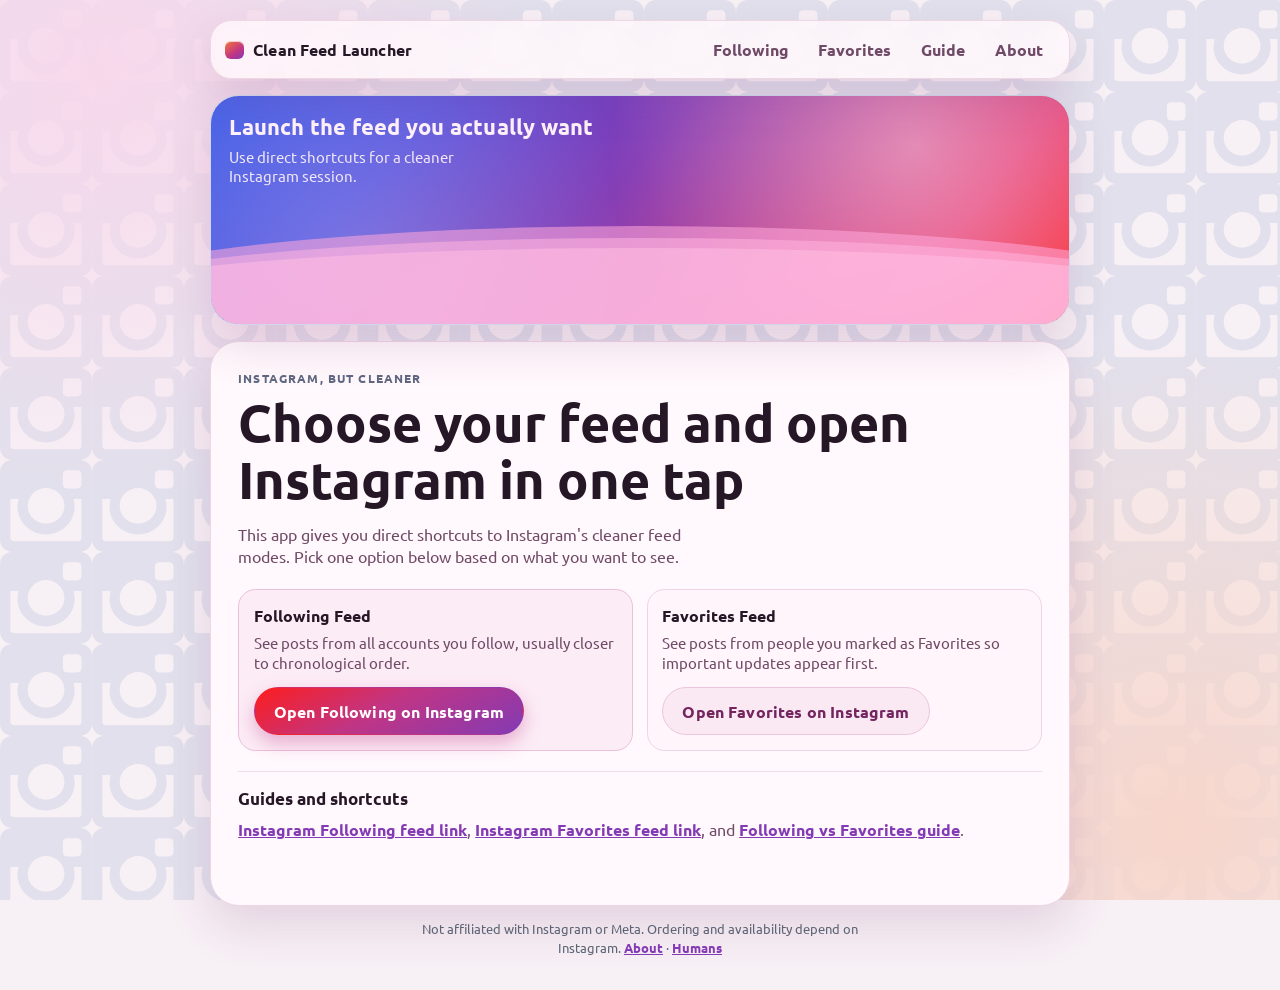
==== index.html @ 8c7d8fa5 "Redesign UI and clarify homepage actions" ====
<!doctype html>
<html lang="en">
  <head>
    <meta charset="UTF-8" />
    <meta name="viewport" content="width=device-width, initial-scale=1.0" />
    <title>Instagram Following & Favorites Feed Launcher</title>
    <meta
      name="description"
      content="Open Instagram Following and Favorites feeds directly from one clean launcher page."
    />
    <meta name="robots" content="index,follow,max-image-preview:large" />
    <link rel="canonical" href="https://rajann44.github.io/instagram-kurin/" />
    <meta name="theme-color" content="#f6f5f2" />
    <meta property="og:type" content="website" />
    <meta property="og:title" content="Instagram Following & Favorites Feed Launcher" />
    <meta
      property="og:description"
      content="Open Instagram Following and Favorites feeds directly from one clean launcher page."
    />
    <meta property="og:url" content="https://rajann44.github.io/instagram-kurin/" />
    <meta property="og:image" content="https://rajann44.github.io/instagram-kurin/social/og-image.png" />
    <meta property="og:image:width" content="1200" />
    <meta property="og:image:height" content="630" />
    <meta name="twitter:card" content="summary_large_image" />
    <meta name="twitter:title" content="Instagram Following & Favorites Feed Launcher" />
    <meta
      name="twitter:description"
      content="Open Instagram Following and Favorites feeds directly from one clean launcher page."
    />
    <meta name="twitter:image" content="https://rajann44.github.io/instagram-kurin/social/og-image.png" />
    <link rel="icon" href="favicon.ico" sizes="any" />
    <link rel="icon" type="image/svg+xml" href="icons/app-icon.svg" />
    <link rel="apple-touch-icon" href="icons/apple-touch-icon.png" />
    <link rel="manifest" href="manifest.webmanifest" />
    <link rel="stylesheet" href="styles.css" />
    <script type="application/ld+json">
      {
        "@context": "https://schema.org",
        "@type": "SoftwareApplication",
        "name": "Clean Feed Launcher",
        "applicationCategory": "WebApplication",
        "operatingSystem": "Any",
        "url": "https://rajann44.github.io/instagram-kurin/",
        "description": "A lightweight launcher that opens Instagram Following and Favorites feed views.",
        "offers": {
          "@type": "Offer",
          "price": "0",
          "priceCurrency": "USD"
        }
      }
    </script>
  </head>
  <body>
    <div class="shell topbar-wrap">
      <header class="topbar">
        <a class="brand" href="./">
          <span class="brand-mark" aria-hidden="true"></span>
          <span>Clean Feed Launcher</span>
        </a>
        <nav class="topnav" aria-label="Primary">
          <a href="following.html">Following</a>
          <a href="favorites.html">Favorites</a>
          <a href="following-vs-favorites.html">Guide</a>
          <a href="about.html">About</a>
        </nav>
      </header>
    </div>
    <main class="shell">
      <section class="hero-wave" aria-hidden="true">
        <div class="hero-wave__glow"></div>
        <div class="hero-wave__layer hero-wave__layer--one"></div>
        <div class="hero-wave__layer hero-wave__layer--two"></div>
        <div class="hero-wave__layer hero-wave__layer--three"></div>
        <div class="hero-wave__text">
          <p>Launch the feed you actually want</p>
          <span>Use direct shortcuts for a cleaner Instagram session.</span>
        </div>
      </section>

      <section class="card">
        <p class="eyebrow">Instagram, but cleaner</p>
        <h1>Choose your feed and open Instagram in one tap</h1>
        <p class="lede">
          This app gives you direct shortcuts to Instagram's cleaner feed modes.
          Pick one option below based on what you want to see.
        </p>

        <div class="action-grid">
          <article class="action-card action-card-primary">
            <p class="action-title">Following Feed</p>
            <p class="action-copy">
              See posts from all accounts you follow, usually closer to
              chronological order.
            </p>
            <a
              class="btn btn-primary"
              href="https://www.instagram.com/?variant=following"
              target="_blank"
              rel="noopener noreferrer"
              data-track="following"
            >
              Open Following on Instagram
            </a>
          </article>

          <article class="action-card">
            <p class="action-title">Favorites Feed</p>
            <p class="action-copy">
              See posts from people you marked as Favorites so important updates
              appear first.
            </p>
            <a
              class="btn btn-secondary"
              href="https://www.instagram.com/?variant=favorites"
              target="_blank"
              rel="noopener noreferrer"
              data-track="favorites"
            >
              Open Favorites on Instagram
            </a>
          </article>
        </div>

        <section class="seo-block">
          <h2>Guides and shortcuts</h2>
          <p>
            <a href="following.html">Instagram Following feed link</a>,
            <a href="favorites.html">Instagram Favorites feed link</a>, and
            <a href="following-vs-favorites.html">Following vs Favorites guide</a>.
          </p>
        </section>

        <p class="note" id="status" aria-live="polite"></p>
      </section>
    </main>

    <footer class="footnote">
      Not affiliated with Instagram or Meta. Ordering and availability depend on
      Instagram. <a href="about.html">About</a> · <a href="humans.txt">Humans</a>
    </footer>

    <script src="app.js"></script>
  </body>
</html>
---- styles.css ----
@import url("https://fonts.googleapis.com/css2?family=Ubuntu:wght@400;500;700&display=swap");

:root {
  --bg: #f7f0f5;
  --bg-glow-a: #f7d8eb;
  --bg-glow-b: #f7d6cb;
  --surface: #fff8fc;
  --surface-raised: rgba(255, 248, 252, 0.8);
  --surface-line: #eed6e4;
  --text: #261727;
  --text-soft: #6f4a67;
  --primary: #c13584;
  --primary-strong: #833ab4;
  --primary-soft: #f6d5ea;
  --shadow: 0 20px 45px rgba(131, 58, 120, 0.16);
}

* {
  box-sizing: border-box;
}

html,
body {
  margin: 0;
  padding: 0;
}

body {
  min-height: 100svh;
  font-family: "Ubuntu", "Segoe UI", "Helvetica Neue", sans-serif;
  color: var(--text);
  background-color: var(--bg);
  background-image: radial-gradient(circle at 8% 8%, var(--bg-glow-a) 0%, transparent 30%),
    radial-gradient(circle at 92% 92%, var(--bg-glow-b) 0%, transparent 34%),
    url("icons/chat-pattern.svg");
  background-size: auto, auto, 92px 92px;
  background-repeat: no-repeat, no-repeat, repeat;
  background-attachment: fixed, fixed, fixed;
  padding: 1.25rem 1rem 2rem;
}

.shell {
  width: min(860px, 100%);
  margin: 0 auto;
}

.topbar-wrap {
  position: sticky;
  top: 0;
  z-index: 30;
  margin-bottom: 1rem;
}

.topbar {
  display: flex;
  align-items: center;
  justify-content: space-between;
  gap: 0.9rem;
  border: 1px solid var(--surface-line);
  background: var(--surface-raised);
  backdrop-filter: blur(14px);
  box-shadow: var(--shadow);
  border-radius: 1.35rem;
  padding: 0.72rem 0.9rem;
}

.brand {
  display: inline-flex;
  align-items: center;
  gap: 0.58rem;
  text-decoration: none;
  color: var(--text);
  font-weight: 700;
  letter-spacing: 0.01em;
}

.brand-mark {
  width: 1.15rem;
  height: 1.15rem;
  border-radius: 0.36rem;
  background: linear-gradient(145deg, #f77737, #c13584 60%, #833ab4);
  box-shadow: inset 0 1px 0 rgba(255, 255, 255, 0.7);
}

.topnav {
  display: inline-flex;
  gap: 0.35rem;
}

.topnav a {
  text-decoration: none;
  color: var(--text-soft);
  padding: 0.42rem 0.75rem;
  border-radius: 999px;
  font-weight: 600;
}

.topnav a:hover {
  background: var(--primary-soft);
  color: #6f225e;
}

.hero-wave {
  position: relative;
  overflow: hidden;
  height: clamp(170px, 26vw, 230px);
  border: 1px solid #cfd8eb;
  border-radius: 1.8rem;
  margin-bottom: 1rem;
  background: linear-gradient(130deg, #405de6 0%, #5851db 22%, #833ab4 46%, #c13584 68%, #e1306c 82%, #fd1d1d 100%);
  box-shadow: var(--shadow);
}

.hero-wave__glow {
  position: absolute;
  inset: 0;
  background: radial-gradient(circle at 82% 22%, rgba(255, 225, 236, 0.5), transparent 42%),
    radial-gradient(circle at 18% 78%, rgba(210, 220, 255, 0.28), transparent 40%);
}

.hero-wave__layer {
  position: absolute;
  left: -20%;
  width: 140%;
  border-radius: 50% 50% 0 0;
  filter: blur(0.2px);
}

.hero-wave__layer--one {
  bottom: -44px;
  height: 120px;
  background: rgba(255, 233, 245, 0.55);
  animation: waveDriftA 9.5s ease-in-out infinite;
}

.hero-wave__layer--two {
  bottom: -54px;
  height: 140px;
  background: rgba(255, 200, 232, 0.52);
  animation: waveDriftB 12s ease-in-out infinite;
}

.hero-wave__layer--three {
  bottom: -66px;
  height: 164px;
  background: rgba(255, 168, 218, 0.56);
  animation: waveDriftC 14.5s ease-in-out infinite;
}

.hero-wave__text {
  position: absolute;
  left: 1.15rem;
  top: 1.05rem;
  z-index: 2;
  color: #fff2fa;
}

.hero-wave__text p {
  margin: 0;
  font-size: clamp(1.05rem, 2.2vw, 1.35rem);
  font-weight: 700;
  letter-spacing: 0.01em;
}

.hero-wave__text span {
  display: block;
  margin-top: 0.35rem;
  max-width: 36ch;
  color: rgba(255, 243, 251, 0.9);
  font-size: 0.93rem;
}


.card {
  background: var(--surface);
  border: 1px solid var(--surface-line);
  border-radius: 1.8rem;
  box-shadow: var(--shadow);
  padding: 1.7rem;
  animation: rise 380ms ease-out;
}

.eyebrow {
  margin: 0;
  text-transform: uppercase;
  letter-spacing: 0.1em;
  color: #5f6780;
  font-size: 0.72rem;
  font-weight: 800;
}

h1 {
  margin: 0.5rem 0 0;
  font-size: clamp(1.6rem, 4.6vw, 3.25rem);
  line-height: 1.1;
}

.lede {
  margin: 0.92rem 0 1.35rem;
  color: var(--text-soft);
  max-width: 52ch;
  line-height: 1.4;
}

.actions {
  display: flex;
  gap: 0.7rem;
  flex-wrap: wrap;
}

.action-grid {
  margin-top: 0.2rem;
  display: grid;
  gap: 0.85rem;
  grid-template-columns: repeat(2, minmax(0, 1fr));
}

.action-card {
  border: 1px solid #eed5e5;
  border-radius: 1.1rem;
  background: #fff5fa;
  padding: 0.9rem;
}

.action-card-primary {
  background: #fcecf6;
  border-color: #eabfda;
}

.action-title {
  margin: 0;
  font-size: 1.02rem;
  font-weight: 700;
}

.action-copy {
  margin: 0.44rem 0 0.82rem;
  color: var(--text-soft);
  line-height: 1.4;
  font-size: 0.93rem;
}

.btn,
.ghost {
  position: relative;
  display: inline-flex;
  align-items: center;
  justify-content: center;
  min-height: 48px;
  min-width: 148px;
  text-decoration: none;
  font-weight: 700;
  font-size: 0.98rem;
  letter-spacing: 0.01em;
  border-radius: 999px;
  padding: 0.75rem 1.2rem;
  border: 1px solid transparent;
  cursor: pointer;
  transition: transform 180ms ease, box-shadow 180ms ease, background-color 180ms ease,
    border-color 180ms ease, color 180ms ease;
}

.btn:hover,
.ghost:hover {
  transform: translateY(-1px) scale(1.01);
}

.btn-primary {
  background: linear-gradient(150deg, #fd1d1d 0%, var(--primary) 46%, var(--primary-strong) 100%);
  color: #ffffff;
  box-shadow: 0 8px 18px rgba(193, 53, 132, 0.34);
}

.btn-primary:hover {
  box-shadow: 0 10px 24px rgba(131, 58, 180, 0.36);
}

.btn-secondary {
  background: #fae8f2;
  border-color: #ebc7de;
  color: #74255f;
}

.btn-secondary:hover {
  background: #f7d9ea;
  border-color: #e5b6d6;
}

.ghost {
  background: #f8e9f2;
  border-color: #ebcee0;
  color: #7a456f;
}


.btn:focus-visible,
.ghost:focus-visible {
  outline: none;
  box-shadow: 0 0 0 3px #ffffff, 0 0 0 6px rgba(193, 53, 132, 0.44);
}

.btn:active,
.ghost:active {
  transform: translateY(0) scale(0.985);
  box-shadow: 0 2px 8px rgba(131, 58, 180, 0.24);
}

.seo-block {
  margin-top: 1.25rem;
  padding-top: 1.05rem;
  border-top: 1px solid #efdce8;
}

.seo-block h2 {
  margin: 0 0 0.5rem;
  font-size: 1.07rem;
}

.seo-block p {
  margin: 0;
  color: var(--text-soft);
  line-height: 1.5;
}

.seo-block p a,
.footnote a {
  color: var(--primary-strong);
  font-weight: 600;
}

.note {
  min-height: 1.4rem;
  margin: 0.8rem 0 0;
  color: var(--primary-strong);
  font-size: 0.93rem;
}

.footnote {
  margin: 0.9rem auto 0;
  color: #5c6374;
  font-size: 0.84rem;
  text-align: center;
  max-width: 70ch;
  line-height: 1.4;
}

@media (max-width: 760px) {
  .topbar {
    border-radius: 1.1rem;
    padding: 0.58rem 0.65rem;
  }

  .topnav {
    display: none;
  }

  .card {
    padding: 1.15rem;
    border-radius: 1.25rem;
  }

  .hero-wave {
    border-radius: 1.25rem;
    height: 156px;
  }

  .hero-wave__text {
    left: 0.9rem;
    top: 0.85rem;
  }

  .hero-wave__text span {
    max-width: 24ch;
    font-size: 0.84rem;
  }

  .btn,
  .ghost {
    width: 100%;
    text-align: center;
  }

  .action-grid {
    grid-template-columns: 1fr;
  }
}

@keyframes rise {
  from {
    transform: translateY(6px) scale(0.995);
    opacity: 0;
  }
  to {
    transform: translateY(0) scale(1);
    opacity: 1;
  }
}

@keyframes waveDriftA {
  0%,
  100% {
    transform: translateX(-1.5%) translateY(0);
  }
  50% {
    transform: translateX(2.5%) translateY(-6px);
  }
}

@keyframes waveDriftB {
  0%,
  100% {
    transform: translateX(3%) translateY(0);
  }
  50% {
    transform: translateX(-2.5%) translateY(-8px);
  }
}

@keyframes waveDriftC {
  0%,
  100% {
    transform: translateX(-2%) translateY(0);
  }
  50% {
    transform: translateX(2%) translateY(-7px);
  }
}
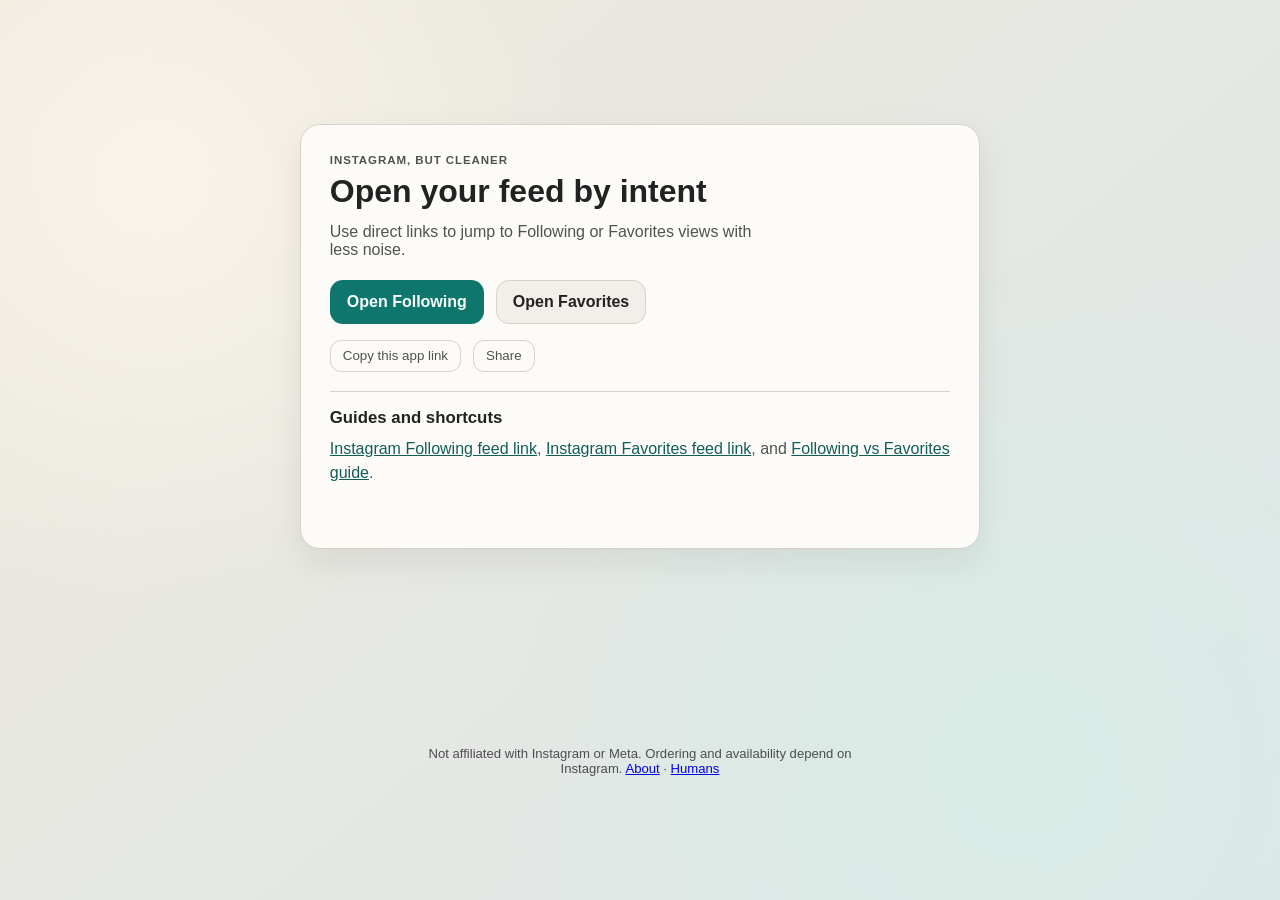
==== commit c08f6563: "Add trust pages and fix link styles" ====
--- a/index.html
+++ b/index.html
@@ -51,74 +51,38 @@
     </script>
   </head>
   <body>
-    <div class="shell topbar-wrap">
-      <header class="topbar">
-        <a class="brand" href="./">
-          <span class="brand-mark" aria-hidden="true"></span>
-          <span>Clean Feed Launcher</span>
-        </a>
-        <nav class="topnav" aria-label="Primary">
-          <a href="following.html">Following</a>
-          <a href="favorites.html">Favorites</a>
-          <a href="following-vs-favorites.html">Guide</a>
-          <a href="about.html">About</a>
-        </nav>
-      </header>
-    </div>
     <main class="shell">
-      <section class="hero-wave" aria-hidden="true">
-        <div class="hero-wave__glow"></div>
-        <div class="hero-wave__layer hero-wave__layer--one"></div>
-        <div class="hero-wave__layer hero-wave__layer--two"></div>
-        <div class="hero-wave__layer hero-wave__layer--three"></div>
-        <div class="hero-wave__text">
-          <p>Launch the feed you actually want</p>
-          <span>Use direct shortcuts for a cleaner Instagram session.</span>
-        </div>
-      </section>
-
       <section class="card">
         <p class="eyebrow">Instagram, but cleaner</p>
-        <h1>Choose your feed and open Instagram in one tap</h1>
+        <h1>Open your feed by intent</h1>
         <p class="lede">
-          This app gives you direct shortcuts to Instagram's cleaner feed modes.
-          Pick one option below based on what you want to see.
+          Use direct links to jump to Following or Favorites views with less noise.
         </p>
 
-        <div class="action-grid">
-          <article class="action-card action-card-primary">
-            <p class="action-title">Following Feed</p>
-            <p class="action-copy">
-              See posts from all accounts you follow, usually closer to
-              chronological order.
-            </p>
-            <a
-              class="btn btn-primary"
-              href="https://www.instagram.com/?variant=following"
-              target="_blank"
-              rel="noopener noreferrer"
-              data-track="following"
-            >
-              Open Following on Instagram
-            </a>
-          </article>
+        <div class="actions">
+          <a
+            class="btn btn-primary"
+            href="https://www.instagram.com/?variant=following"
+            target="_blank"
+            rel="noopener noreferrer"
+            data-track="following"
+          >
+            Open Following
+          </a>
+          <a
+            class="btn btn-secondary"
+            href="https://www.instagram.com/?variant=favorites"
+            target="_blank"
+            rel="noopener noreferrer"
+            data-track="favorites"
+          >
+            Open Favorites
+          </a>
+        </div>
 
-          <article class="action-card">
-            <p class="action-title">Favorites Feed</p>
-            <p class="action-copy">
-              See posts from people you marked as Favorites so important updates
-              appear first.
-            </p>
-            <a
-              class="btn btn-secondary"
-              href="https://www.instagram.com/?variant=favorites"
-              target="_blank"
-              rel="noopener noreferrer"
-              data-track="favorites"
-            >
-              Open Favorites on Instagram
-            </a>
-          </article>
+        <div class="small-actions">
+          <button class="ghost" id="copy-link" type="button">Copy this app link</button>
+          <button class="ghost" id="share-link" type="button">Share</button>
         </div>
 
         <section class="seo-block">
--- a/styles.css
+++ b/styles.css
@@ -1,18 +1,12 @@
-@import url("https://fonts.googleapis.com/css2?family=Ubuntu:wght@400;500;700&display=swap");
-
 :root {
-  --bg: #f7f0f5;
-  --bg-glow-a: #f7d8eb;
-  --bg-glow-b: #f7d6cb;
-  --surface: #fff8fc;
-  --surface-raised: rgba(255, 248, 252, 0.8);
-  --surface-line: #eed6e4;
-  --text: #261727;
-  --text-soft: #6f4a67;
-  --primary: #c13584;
-  --primary-strong: #833ab4;
-  --primary-soft: #f6d5ea;
-  --shadow: 0 20px 45px rgba(131, 58, 120, 0.16);
+  --bg-start: #efe9dd;
+  --bg-end: #dce6e8;
+  --paper: #fcfbf8;
+  --ink: #222222;
+  --ink-soft: #525252;
+  --line: #d8d2c9;
+  --accent: #0f766e;
+  --accent-strong: #115e59;
 }
 
 * {
@@ -27,351 +21,150 @@
 
 body {
   min-height: 100svh;
-  font-family: "Ubuntu", "Segoe UI", "Helvetica Neue", sans-serif;
-  color: var(--text);
-  background-color: var(--bg);
-  background-image: radial-gradient(circle at 8% 8%, var(--bg-glow-a) 0%, transparent 30%),
-    radial-gradient(circle at 92% 92%, var(--bg-glow-b) 0%, transparent 34%),
-    url("icons/chat-pattern.svg");
-  background-size: auto, auto, 92px 92px;
-  background-repeat: no-repeat, no-repeat, repeat;
-  background-attachment: fixed, fixed, fixed;
-  padding: 1.25rem 1rem 2rem;
+  font-family: "Instrument Sans", "Avenir Next", "Segoe UI", sans-serif;
+  color: var(--ink);
+  background: radial-gradient(circle at 12% 20%, #f9f4ea 0%, transparent 32%),
+    radial-gradient(circle at 80% 85%, #d8ece6 0%, transparent 40%),
+    linear-gradient(140deg, var(--bg-start), var(--bg-end));
+  display: grid;
+  place-items: center;
+  padding: 2rem 1rem;
 }
 
 .shell {
-  width: min(860px, 100%);
-  margin: 0 auto;
+  width: min(680px, 100%);
 }
 
-.topbar-wrap {
-  position: sticky;
-  top: 0;
-  z-index: 30;
-  margin-bottom: 1rem;
-}
-
-.topbar {
-  display: flex;
-  align-items: center;
-  justify-content: space-between;
-  gap: 0.9rem;
-  border: 1px solid var(--surface-line);
-  background: var(--surface-raised);
-  backdrop-filter: blur(14px);
-  box-shadow: var(--shadow);
-  border-radius: 1.35rem;
-  padding: 0.72rem 0.9rem;
-}
-
-.brand {
-  display: inline-flex;
-  align-items: center;
-  gap: 0.58rem;
-  text-decoration: none;
-  color: var(--text);
-  font-weight: 700;
-  letter-spacing: 0.01em;
-}
-
-.brand-mark {
-  width: 1.15rem;
-  height: 1.15rem;
-  border-radius: 0.36rem;
-  background: linear-gradient(145deg, #f77737, #c13584 60%, #833ab4);
-  box-shadow: inset 0 1px 0 rgba(255, 255, 255, 0.7);
-}
-
-.topnav {
-  display: inline-flex;
-  gap: 0.35rem;
-}
-
-.topnav a {
-  text-decoration: none;
-  color: var(--text-soft);
-  padding: 0.42rem 0.75rem;
-  border-radius: 999px;
-  font-weight: 600;
-}
-
-.topnav a:hover {
-  background: var(--primary-soft);
-  color: #6f225e;
-}
-
-.hero-wave {
+.card {
   position: relative;
-  overflow: hidden;
-  height: clamp(170px, 26vw, 230px);
-  border: 1px solid #cfd8eb;
-  border-radius: 1.8rem;
-  margin-bottom: 1rem;
-  background: linear-gradient(130deg, #405de6 0%, #5851db 22%, #833ab4 46%, #c13584 68%, #e1306c 82%, #fd1d1d 100%);
-  box-shadow: var(--shadow);
-}
-
-.hero-wave__glow {
-  position: absolute;
-  inset: 0;
-  background: radial-gradient(circle at 82% 22%, rgba(255, 225, 236, 0.5), transparent 42%),
-    radial-gradient(circle at 18% 78%, rgba(210, 220, 255, 0.28), transparent 40%);
-}
-
-.hero-wave__layer {
-  position: absolute;
-  left: -20%;
-  width: 140%;
-  border-radius: 50% 50% 0 0;
-  filter: blur(0.2px);
-}
-
-.hero-wave__layer--one {
-  bottom: -44px;
-  height: 120px;
-  background: rgba(255, 233, 245, 0.55);
-  animation: waveDriftA 9.5s ease-in-out infinite;
-}
-
-.hero-wave__layer--two {
-  bottom: -54px;
-  height: 140px;
-  background: rgba(255, 200, 232, 0.52);
-  animation: waveDriftB 12s ease-in-out infinite;
-}
-
-.hero-wave__layer--three {
-  bottom: -66px;
-  height: 164px;
-  background: rgba(255, 168, 218, 0.56);
-  animation: waveDriftC 14.5s ease-in-out infinite;
-}
-
-.hero-wave__text {
-  position: absolute;
-  left: 1.15rem;
-  top: 1.05rem;
-  z-index: 2;
-  color: #fff2fa;
-}
-
-.hero-wave__text p {
-  margin: 0;
-  font-size: clamp(1.05rem, 2.2vw, 1.35rem);
-  font-weight: 700;
-  letter-spacing: 0.01em;
-}
-
-.hero-wave__text span {
-  display: block;
-  margin-top: 0.35rem;
-  max-width: 36ch;
-  color: rgba(255, 243, 251, 0.9);
-  font-size: 0.93rem;
-}
-
-
-.card {
-  background: var(--surface);
-  border: 1px solid var(--surface-line);
-  border-radius: 1.8rem;
-  box-shadow: var(--shadow);
-  padding: 1.7rem;
-  animation: rise 380ms ease-out;
+  background: var(--paper);
+  border: 1px solid var(--line);
+  border-radius: 1.25rem;
+  box-shadow: 0 12px 34px rgba(20, 20, 20, 0.08);
+  padding: 1.8rem;
+  animation: rise 420ms ease-out;
 }
 
 .eyebrow {
   margin: 0;
   text-transform: uppercase;
-  letter-spacing: 0.1em;
-  color: #5f6780;
+  letter-spacing: 0.08em;
+  color: var(--ink-soft);
   font-size: 0.72rem;
-  font-weight: 800;
+  font-weight: 700;
 }
 
 h1 {
-  margin: 0.5rem 0 0;
-  font-size: clamp(1.6rem, 4.6vw, 3.25rem);
-  line-height: 1.1;
+  margin: 0.45rem 0 0;
+  font-size: clamp(1.6rem, 2.5vw, 2.2rem);
+  line-height: 1.15;
 }
 
 .lede {
-  margin: 0.92rem 0 1.35rem;
-  color: var(--text-soft);
-  max-width: 52ch;
-  line-height: 1.4;
+  margin: 0.85rem 0 1.3rem;
+  color: var(--ink-soft);
+  max-width: 48ch;
 }
 
 .actions {
   display: flex;
-  gap: 0.7rem;
+  gap: 0.75rem;
   flex-wrap: wrap;
 }
 
-.action-grid {
-  margin-top: 0.2rem;
-  display: grid;
-  gap: 0.85rem;
-  grid-template-columns: repeat(2, minmax(0, 1fr));
+.btn {
+  text-decoration: none;
+  font-weight: 600;
+  border-radius: 0.8rem;
+  padding: 0.75rem 1rem;
+  border: 1px solid transparent;
+  transition: transform 150ms ease, background-color 150ms ease,
+    border-color 150ms ease;
 }
 
-.action-card {
-  border: 1px solid #eed5e5;
-  border-radius: 1.1rem;
-  background: #fff5fa;
-  padding: 0.9rem;
-}
-
-.action-card-primary {
-  background: #fcecf6;
-  border-color: #eabfda;
-}
-
-.action-title {
-  margin: 0;
-  font-size: 1.02rem;
-  font-weight: 700;
-}
-
-.action-copy {
-  margin: 0.44rem 0 0.82rem;
-  color: var(--text-soft);
-  line-height: 1.4;
-  font-size: 0.93rem;
-}
-
-.btn,
-.ghost {
-  position: relative;
-  display: inline-flex;
-  align-items: center;
-  justify-content: center;
-  min-height: 48px;
-  min-width: 148px;
-  text-decoration: none;
-  font-weight: 700;
-  font-size: 0.98rem;
-  letter-spacing: 0.01em;
-  border-radius: 999px;
-  padding: 0.75rem 1.2rem;
-  border: 1px solid transparent;
-  cursor: pointer;
-  transition: transform 180ms ease, box-shadow 180ms ease, background-color 180ms ease,
-    border-color 180ms ease, color 180ms ease;
-}
-
-.btn:hover,
-.ghost:hover {
-  transform: translateY(-1px) scale(1.01);
+.btn:hover {
+  transform: translateY(-1px);
 }
 
 .btn-primary {
-  background: linear-gradient(150deg, #fd1d1d 0%, var(--primary) 46%, var(--primary-strong) 100%);
-  color: #ffffff;
-  box-shadow: 0 8px 18px rgba(193, 53, 132, 0.34);
+  background: var(--accent);
+  color: #f8fffd;
 }
 
 .btn-primary:hover {
-  box-shadow: 0 10px 24px rgba(131, 58, 180, 0.36);
+  background: var(--accent-strong);
 }
 
 .btn-secondary {
-  background: #fae8f2;
-  border-color: #ebc7de;
-  color: #74255f;
+  background: #f2efea;
+  border-color: var(--line);
+  color: var(--ink);
 }
 
 .btn-secondary:hover {
-  background: #f7d9ea;
-  border-color: #e5b6d6;
+  background: #ece7de;
 }
 
-.ghost {
-  background: #f8e9f2;
-  border-color: #ebcee0;
-  color: #7a456f;
-}
-
-
-.btn:focus-visible,
-.ghost:focus-visible {
-  outline: none;
-  box-shadow: 0 0 0 3px #ffffff, 0 0 0 6px rgba(193, 53, 132, 0.44);
-}
-
-.btn:active,
-.ghost:active {
-  transform: translateY(0) scale(0.985);
-  box-shadow: 0 2px 8px rgba(131, 58, 180, 0.24);
+.small-actions {
+  margin-top: 1rem;
+  display: flex;
+  gap: 0.75rem;
+  flex-wrap: wrap;
 }
 
 .seo-block {
-  margin-top: 1.25rem;
-  padding-top: 1.05rem;
-  border-top: 1px solid #efdce8;
+  margin-top: 1.2rem;
+  padding-top: 1rem;
+  border-top: 1px solid var(--line);
 }
 
 .seo-block h2 {
-  margin: 0 0 0.5rem;
-  font-size: 1.07rem;
+  margin: 0 0 0.55rem;
+  font-size: 1.05rem;
 }
 
 .seo-block p {
   margin: 0;
-  color: var(--text-soft);
+  color: var(--ink-soft);
   line-height: 1.5;
 }
 
-.seo-block p a,
-.footnote a {
-  color: var(--primary-strong);
-  font-weight: 600;
+.seo-block p a {
+  color: var(--accent-strong);
+}
+
+.ghost {
+  border: 1px solid var(--line);
+  background: transparent;
+  color: var(--ink-soft);
+  border-radius: 0.7rem;
+  padding: 0.45rem 0.75rem;
+  cursor: pointer;
+}
+
+.ghost:hover {
+  background: #f2efea;
 }
 
 .note {
   min-height: 1.4rem;
-  margin: 0.8rem 0 0;
-  color: var(--primary-strong);
-  font-size: 0.93rem;
+  margin: 0.75rem 0 0;
+  color: var(--accent-strong);
+  font-size: 0.92rem;
 }
 
 .footnote {
-  margin: 0.9rem auto 0;
-  color: #5c6374;
-  font-size: 0.84rem;
+  margin-top: 0.8rem;
+  color: #4e4e4e;
+  font-size: 0.82rem;
   text-align: center;
-  max-width: 70ch;
-  line-height: 1.4;
+  max-width: 62ch;
 }
 
-@media (max-width: 760px) {
-  .topbar {
-    border-radius: 1.1rem;
-    padding: 0.58rem 0.65rem;
-  }
-
-  .topnav {
-    display: none;
-  }
-
+@media (max-width: 640px) {
   .card {
-    padding: 1.15rem;
-    border-radius: 1.25rem;
-  }
-
-  .hero-wave {
-    border-radius: 1.25rem;
-    height: 156px;
-  }
-
-  .hero-wave__text {
-    left: 0.9rem;
-    top: 0.85rem;
-  }
-
-  .hero-wave__text span {
-    max-width: 24ch;
-    font-size: 0.84rem;
+    padding: 1.2rem;
+    border-radius: 1rem;
   }
 
   .btn,
@@ -379,49 +172,15 @@
     width: 100%;
     text-align: center;
   }
-
-  .action-grid {
-    grid-template-columns: 1fr;
-  }
 }
 
 @keyframes rise {
   from {
-    transform: translateY(6px) scale(0.995);
+    transform: translateY(8px);
     opacity: 0;
   }
   to {
-    transform: translateY(0) scale(1);
+    transform: translateY(0);
     opacity: 1;
   }
 }
-
-@keyframes waveDriftA {
-  0%,
-  100% {
-    transform: translateX(-1.5%) translateY(0);
-  }
-  50% {
-    transform: translateX(2.5%) translateY(-6px);
-  }
-}
-
-@keyframes waveDriftB {
-  0%,
-  100% {
-    transform: translateX(3%) translateY(0);
-  }
-  50% {
-    transform: translateX(-2.5%) translateY(-8px);
-  }
-}
-
-@keyframes waveDriftC {
-  0%,
-  100% {
-    transform: translateX(-2%) translateY(0);
-  }
-  50% {
-    transform: translateX(2%) translateY(-7px);
-  }
-}
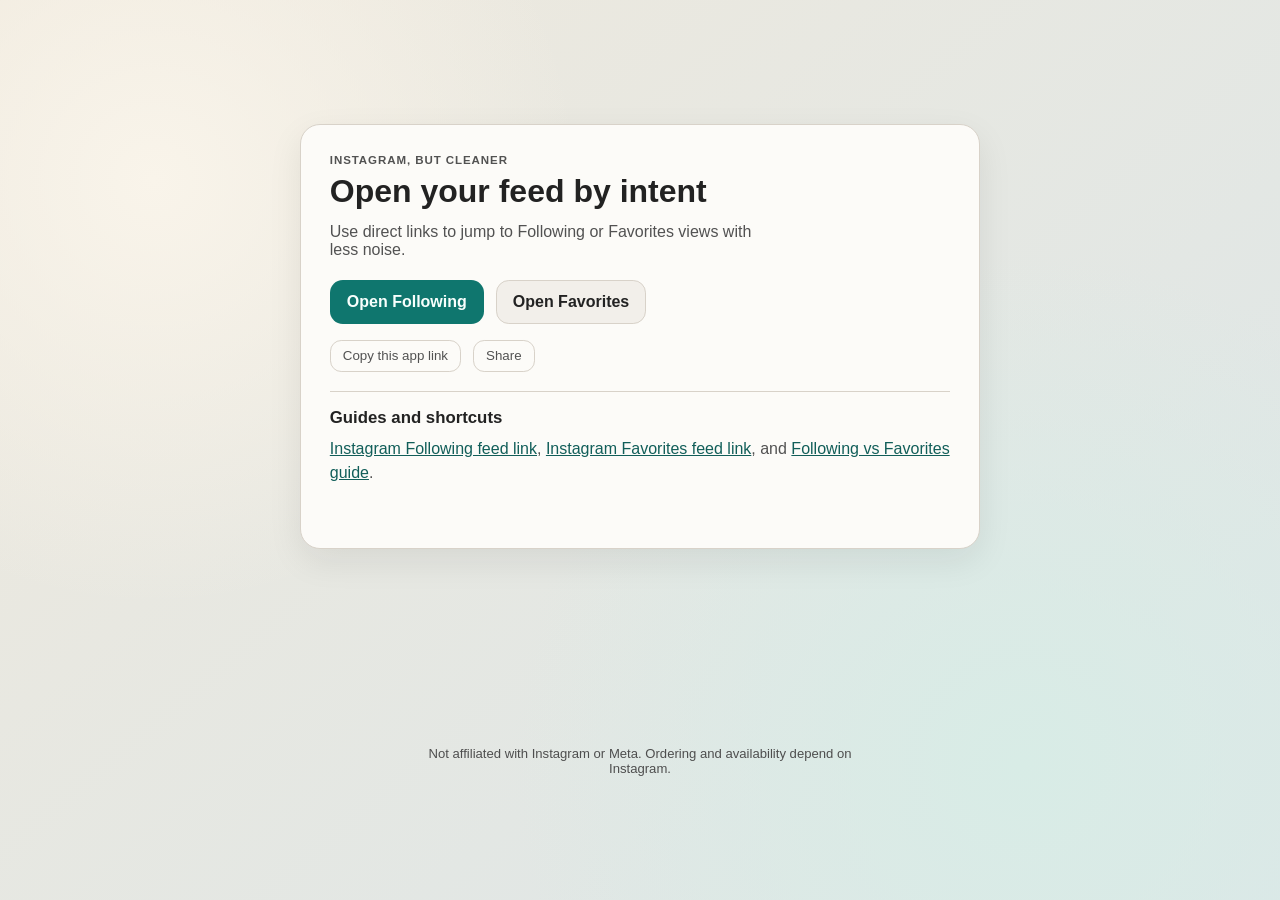
==== commit f0668f03: "Add SEO pages and crawl metadata" ====
--- a/index.html
+++ b/index.html
@@ -100,7 +100,7 @@
 
     <footer class="footnote">
       Not affiliated with Instagram or Meta. Ordering and availability depend on
-      Instagram. <a href="about.html">About</a> · <a href="humans.txt">Humans</a>
+      Instagram.
     </footer>
 
     <script src="app.js"></script>
--- a/styles.css
+++ b/styles.css
@@ -129,7 +129,7 @@
   line-height: 1.5;
 }
 
-.seo-block p a {
+.seo-block a {
   color: var(--accent-strong);
 }
 
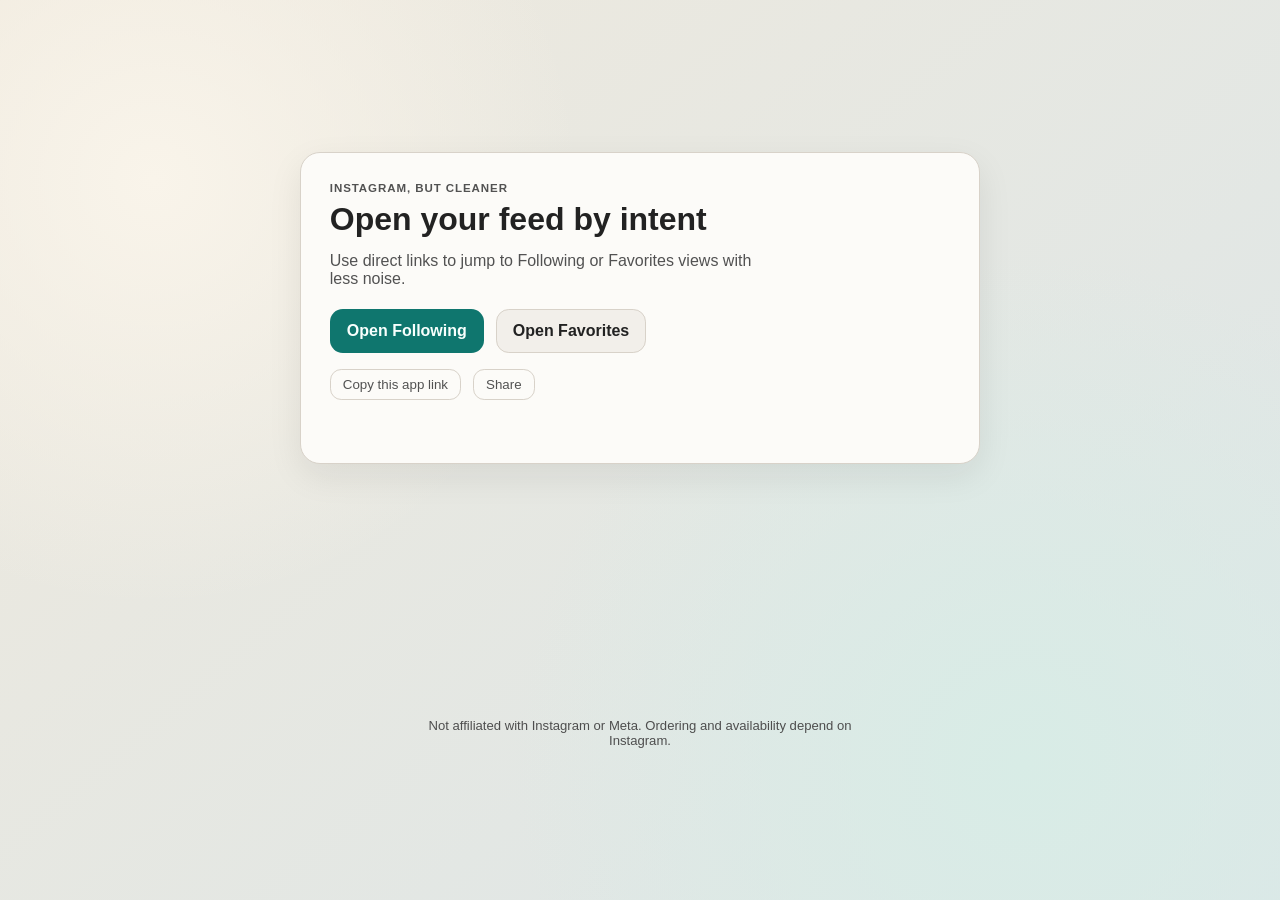
==== commit 47de052a: "Initial clean feed launcher" ====
--- a/index.html
+++ b/index.html
@@ -3,52 +3,33 @@
   <head>
     <meta charset="UTF-8" />
     <meta name="viewport" content="width=device-width, initial-scale=1.0" />
-    <title>Instagram Following & Favorites Feed Launcher</title>
+    <title>Clean Feed Launcher</title>
     <meta
       name="description"
-      content="Open Instagram Following and Favorites feeds directly from one clean launcher page."
+      content="A simple launcher for Instagram Following and Favorites feeds."
     />
-    <meta name="robots" content="index,follow,max-image-preview:large" />
-    <link rel="canonical" href="https://rajann44.github.io/instagram-kurin/" />
     <meta name="theme-color" content="#f6f5f2" />
     <meta property="og:type" content="website" />
-    <meta property="og:title" content="Instagram Following & Favorites Feed Launcher" />
+    <meta property="og:title" content="Clean Feed Launcher" />
     <meta
       property="og:description"
-      content="Open Instagram Following and Favorites feeds directly from one clean launcher page."
+      content="Open Instagram Following and Favorites feeds with one tap."
     />
-    <meta property="og:url" content="https://rajann44.github.io/instagram-kurin/" />
-    <meta property="og:image" content="https://rajann44.github.io/instagram-kurin/social/og-image.png" />
+    <meta property="og:image" content="social/og-image.png" />
     <meta property="og:image:width" content="1200" />
     <meta property="og:image:height" content="630" />
     <meta name="twitter:card" content="summary_large_image" />
-    <meta name="twitter:title" content="Instagram Following & Favorites Feed Launcher" />
+    <meta name="twitter:title" content="Clean Feed Launcher" />
     <meta
       name="twitter:description"
-      content="Open Instagram Following and Favorites feeds directly from one clean launcher page."
+      content="Open Instagram Following and Favorites feeds with one tap."
     />
-    <meta name="twitter:image" content="https://rajann44.github.io/instagram-kurin/social/og-image.png" />
+    <meta name="twitter:image" content="social/og-image.png" />
     <link rel="icon" href="favicon.ico" sizes="any" />
     <link rel="icon" type="image/svg+xml" href="icons/app-icon.svg" />
     <link rel="apple-touch-icon" href="icons/apple-touch-icon.png" />
     <link rel="manifest" href="manifest.webmanifest" />
     <link rel="stylesheet" href="styles.css" />
-    <script type="application/ld+json">
-      {
-        "@context": "https://schema.org",
-        "@type": "SoftwareApplication",
-        "name": "Clean Feed Launcher",
-        "applicationCategory": "WebApplication",
-        "operatingSystem": "Any",
-        "url": "https://rajann44.github.io/instagram-kurin/",
-        "description": "A lightweight launcher that opens Instagram Following and Favorites feed views.",
-        "offers": {
-          "@type": "Offer",
-          "price": "0",
-          "priceCurrency": "USD"
-        }
-      }
-    </script>
   </head>
   <body>
     <main class="shell">
@@ -85,15 +66,6 @@
           <button class="ghost" id="share-link" type="button">Share</button>
         </div>
 
-        <section class="seo-block">
-          <h2>Guides and shortcuts</h2>
-          <p>
-            <a href="following.html">Instagram Following feed link</a>,
-            <a href="favorites.html">Instagram Favorites feed link</a>, and
-            <a href="following-vs-favorites.html">Following vs Favorites guide</a>.
-          </p>
-        </section>
-
         <p class="note" id="status" aria-live="polite"></p>
       </section>
     </main>
--- a/styles.css
+++ b/styles.css
@@ -112,27 +112,6 @@
   flex-wrap: wrap;
 }
 
-.seo-block {
-  margin-top: 1.2rem;
-  padding-top: 1rem;
-  border-top: 1px solid var(--line);
-}
-
-.seo-block h2 {
-  margin: 0 0 0.55rem;
-  font-size: 1.05rem;
-}
-
-.seo-block p {
-  margin: 0;
-  color: var(--ink-soft);
-  line-height: 1.5;
-}
-
-.seo-block a {
-  color: var(--accent-strong);
-}
-
 .ghost {
   border: 1px solid var(--line);
   background: transparent;
